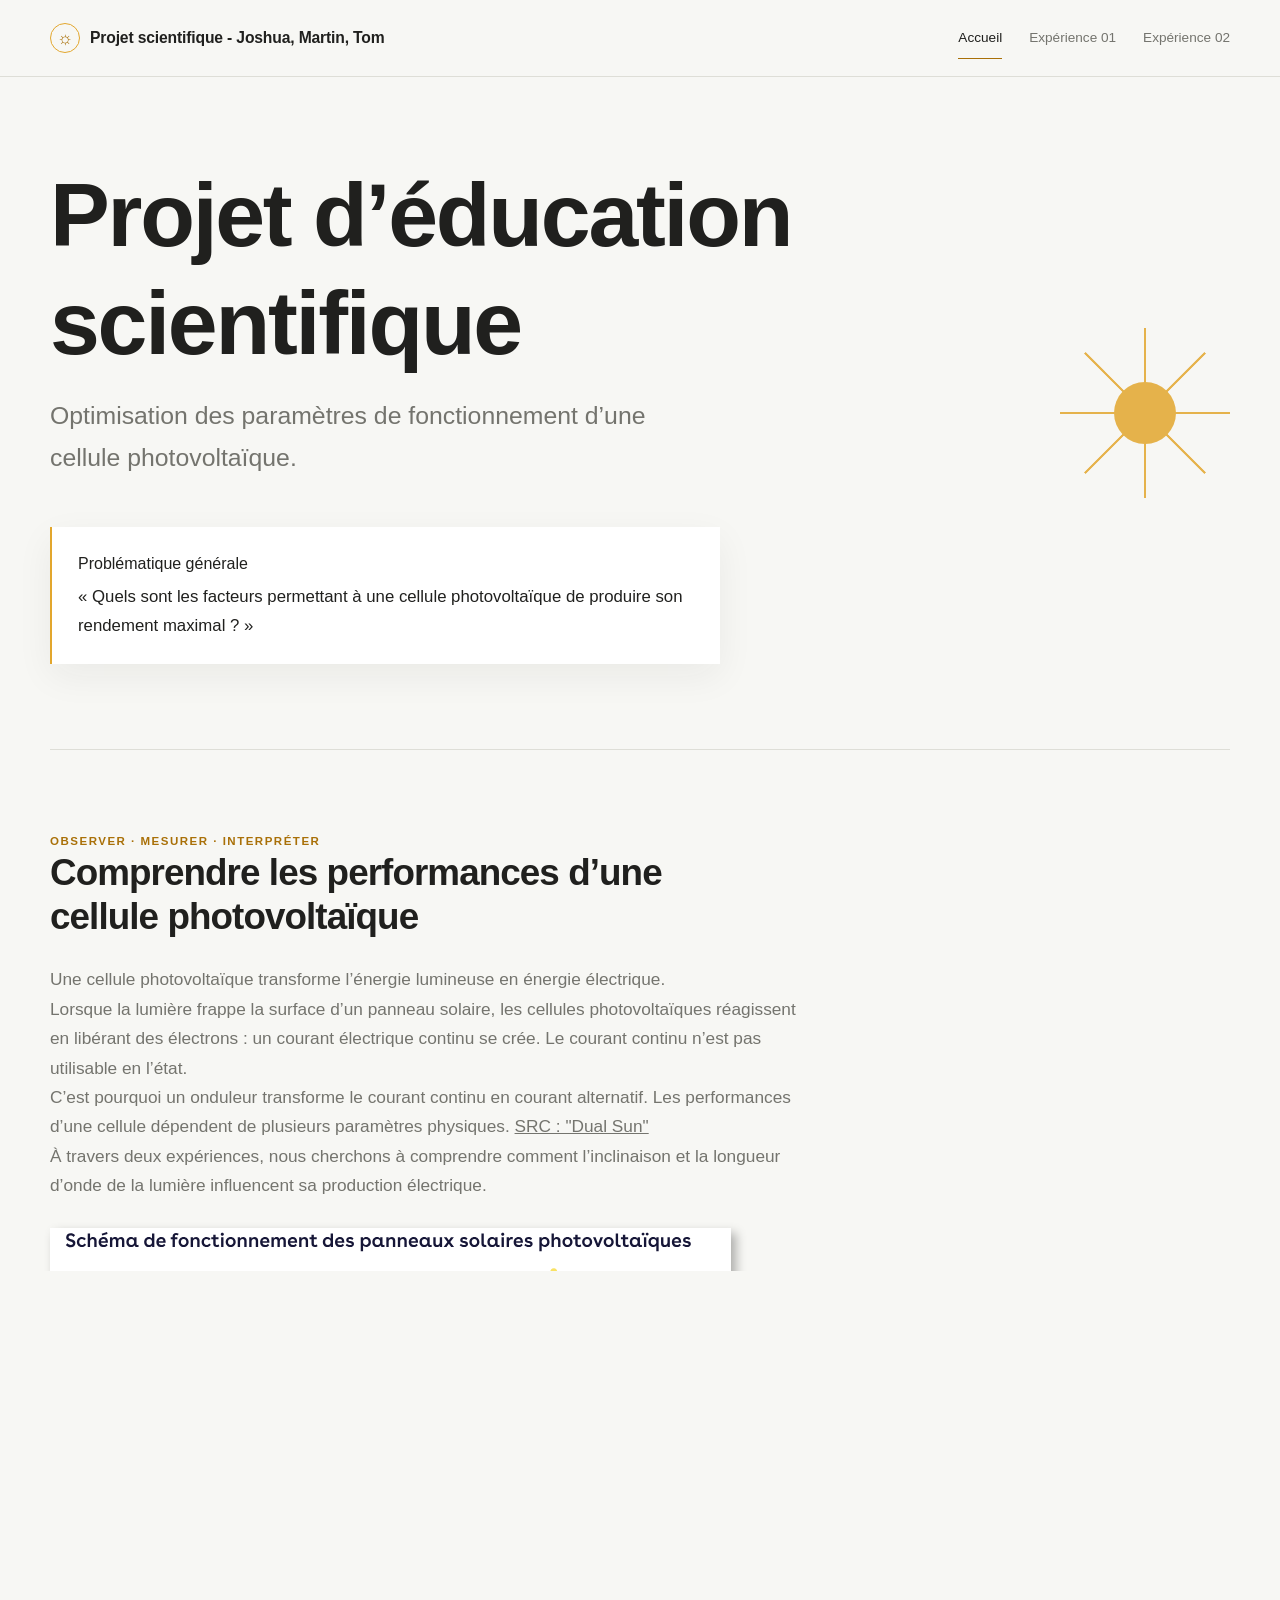
==== index.html @ ff4b0154 "Add files via upload" ====
<!DOCTYPE html>
<html lang="fr">
<head>
  <meta charset="UTF-8">
  <meta name="viewport" content="width=device-width, initial-scale=1.0">
  <meta name="description" content="Projet scientifique sur l'optimisation des performances d'une cellule photovoltaïque.">
  <title>Projet scientifique - Joshua, Martin, Tom</title>
  <link rel="stylesheet" href="style.css">
  <script src="script.js" defer></script>
</head>

<body>
  <header class="site-header">
    <div class="container nav-container">
      <a class="brand" href="index.html">
        <span class="brand-mark">☼</span>
        <span>Projet scientifique - Joshua, Martin, Tom</span>
      </a>

      <button class="menu-toggle" aria-label="Ouvrir le menu">☰</button>

      <nav class="main-nav" aria-label="Navigation principale">
        <a class="active" href="index.html">Accueil</a>
        <a href="experience1.html">Expérience 01</a>
        <a href="experience2.html">Expérience 02</a>
      </nav>
    </div>
  </header>

  <main>
    <section class="hero container">
      <div class="hero-content">
        <h1>Projet d’éducation scientifique</h1>
        <p class="hero-subtitle">
          Optimisation des paramètres de fonctionnement
          d’une cellule photovoltaïque.
        </p>

        <div class="question-box">
          <span class="question-label">Problématique générale</span>
          <p>
            « Quels sont les facteurs permettant à une cellule photovoltaïque
            de produire son rendement maximal ? »
          </p>
        </div>
      </div>

      <div class="solar-symbol" aria-hidden="true">
        <div class="sun-core"></div>
        <div class="ray ray-1"></div>
        <div class="ray ray-2"></div>
        <div class="ray ray-3"></div>
        <div class="ray ray-4"></div>
        <div class="ray ray-5"></div>
        <div class="ray ray-6"></div>
        <div class="ray ray-7"></div>
        <div class="ray ray-8"></div>
      </div>
    </section>

    <section class="intro-section container">
      <div class="section-heading">
        <p class="eyebrow">Observer · Mesurer · Interpréter</p>
        <h2>Comprendre les performances d’une cellule photovoltaïque</h2>
      </div>

      <p class="intro-text">
        Une cellule photovoltaïque transforme l’énergie lumineuse en énergie
        électrique.<br> Lorsque la lumière frappe la surface d’un panneau solaire,
        les cellules photovoltaïques réagissent en libérant des électrons : un courant électrique continu se crée.
        Le courant continu n’est pas utilisable en l’état.<br>
        C’est pourquoi un onduleur transforme le courant continu en courant alternatif.
        Les performances d’une cellule dépendent de plusieurs paramètres
        physiques. <a style="text-decoration: underline;" href="https://dualsun.com/guides/panneau-solaire/fonctionnement-panneau-solaire/">SRC : "Dual Sun"</a> <br>
        À travers deux expériences, nous cherchons à comprendre
        comment l’inclinaison et la longueur d’onde de la
        lumière influencent sa production électrique.<br>
      </p>
      <br>
      <img class="mon-element" src="Images/Schema_fonctionnement_Panneaux.png" alt="Schéma du fonctionnement d'un panneau solaire">
    </section>

    <section class="intro-section container">
      <div class="section-heading">
        <p class="eyebrow">Comment avons-nous réalisé ce site web :</p>
      </div>

      <div class="intro-text">
        <p>
          Nous avons tout d’abord créé une base à l’aide de l’IA Claude,
          notamment pour mettre en place la structure du projet ainsi que
          les éléments CSS et JavaScript.
        </p>

        <p>
          Nous avons ensuite créé et organisé les différents blocs de la page
          grâce aux classes (<code>class</code>) et aux différentes sections
          (<code>section</code>).
        </p>

        <p>
          Le contenu, les textes et les expériences présentés ont,
          quant à eux, été réalisés par nous-mêmes.
        </p>

        <p>
          Nous avons utilisé l’IA comme un <strong>outil d’aide et d’accompagnement</strong>,
          et non comme un moyen de réaliser entièrement le projet à notre place.
        </p>
      </div>
    </section>

    <section class="experiments-section container">
      <div class="section-heading">
        <p class="eyebrow">Les deux expériences</p>
      </div>

      <div class="experiment-grid">
        <article class="experiment-card">
          <div class="card-number">01</div>
          <div>
            <p class="card-tag">Géométrie</p>
            <h3>L’influence de l’inclinaison</h3>
            <p>
              Étudier l’influence de l’orientation de la cellule sur
              l’éclairement reçu et la tension produite.
            </p>
            <a class="text-link" href="experience1.html">
              Accéder à l’expérience <span>→</span>
            </a>
          </div>
        </article>

        <article class="experiment-card">
          <div class="card-number">02</div>
          <div>
            <p class="card-tag">Optique</p>
            <h3>L’influence de la couleur</h3>
            <p>
              Comparer la réponse électrique de la cellule selon la couleur et
              la longueur d’onde de la lumière reçue.
            </p>
            <a class="text-link" href="experience2.html">
              Accéder à l’expérience <span>→</span>
            </a>
          </div>
        </article>
      </div>

      <section class="content-section open-section">
        <h2>Sources :</h2>
        <p class="section-intro"></p>
        <p>
          <a href="https://www.actu-environnement.com/in/edf_enr/art01.php" style="text-decoration: underline;" target="_blank">EDF</a><br>
          <a href="https://www.guidemoe.fr/actu/239/pourquoi-les-panneaux-solaires-sont-ils-inclines-a-30-degres" style="text-decoration: underline;" target="_blank">Guidemoe.fr</a><br>
          <a href="https://terresolaire.com/" style="text-decoration: underline;" target="_blank">TerreSolaire</a><br>
          <a href="https://blog.voltaicsystems.com/solar-charger-tutorial-part-1/" style="text-decoration: underline;" target="_blank">Voltaic Systems</a><br>
          <a href="https://fr.libtestchamber.com/blog/what-is-the-spectral-response-of-a-solar-panel-and-its-impact-on-performance-2237026.html" style="text-decoration: underline;" target="_blank">LibTestChamber.com</a><br>
          <a href="https://en.wikipedia.org/wiki/Shockley%E2%80%93Queisser_limit" style="text-decoration: underline;" target="_blank">Limite de Shockley-Queisser (Wikipédia)</a><br>
          <a href="https://www.effy.fr/travaux-energetique/solaire/fonctionnement-panneaux-solaire" style="text-decoration: underline;" target="_blank">EFFY</a><br>
          <a href="https://www.tucoenergie.fr/guides/fonctionnement-panneau-photovoltaique" style="text-decoration: underline;" target="_blank">TucoEnergie</a><br>
          <a href="https://www.totalenergies.fr/particuliers/nos-services/autoconsommation-solaire/fonctionnement-panneaux-photovoltaiques" style="text-decoration: underline;" target="_blank">TotalEnergies</a>
        </p>
      </section>
    </section>
  </main>

  <footer class="site-footer">
    <div class="container footer-content">
      <p>Projet scientifique — Énergie solaire</p>
    </div>
  </footer>
</body>
</html>
---- style.css ----
:root {
  --background: #f7f7f4;
  --surface: #ffffff;
  --text: #20201e;
  --muted: #74746e;
  --line: #deded7;
  --accent: #e2a62d;
  --accent-dark: #a97008;
  --soft-accent: #fff5dc;
  --max-width: 1180px;
  --radius: 4px;
  --shadow: 0 12px 35px rgba(35, 35, 28, 0.06);
}

.texte-image {
  display: flex;
  align-items: flex-start;
  gap: 2rem;
}

.texte-image .texte {
  flex: 1;
  min-width: 0;
}

.texte-image .schema {
  flex: 0 0 40%;
  margin: 0;
}

.texte-image .schema img {
  width: 100%;
  height: auto;
  display: block;
}

@media (max-width: 700px) {
  .texte-image {
    flex-direction: column;
  }
  .texte-image .schema {
    flex: none;
    width: 100%;
  }
}

* {
  box-sizing: border-box;
  margin: 0;
  padding: 0;
}

html {
  scroll-behavior: smooth;
}

body {
  background: var(--background);
  color: var(--text);
  font-family: "Inter", "Segoe UI", Arial, sans-serif;
  font-size: 16px;
  line-height: 1.7;
  animation: pageEnter 0.45s ease both;
}

@keyframes pageEnter {
  from {
    opacity: 0;
    transform: translateY(8px);
  }

  to {
    opacity: 1;
    transform: translateY(0);
  }
}

h1,
h2,
h3 {
  font-weight: 600;
  line-height: 1.2;
  letter-spacing: -0.025em;
}

h1 {
  font-size: clamp(2.7rem, 7vw, 5.8rem);
}

h2 {
  font-size: clamp(1.55rem, 3vw, 2.3rem);
}

h3 {
  font-size: 1.25rem;
}

p {
  color: var(--muted);
}

a {
  color: inherit;
  text-decoration: none;
}

button,
textarea {
  font: inherit;
}

.container {
  width: min(100% - 42px, var(--max-width));
  margin-inline: auto;
}

/* Navigation */

.site-header {
  border-bottom: 1px solid var(--line);
  background: rgba(247, 247, 244, 0.94);
  position: sticky;
  top: 0;
  z-index: 10;
  backdrop-filter: blur(12px);
}

.nav-container {
  min-height: 76px;
  display: flex;
  align-items: center;
  justify-content: space-between;
  gap: 30px;
}

.brand {
  display: flex;
  align-items: center;
  gap: 10px;
  font-size: 0.98rem;
  font-weight: 600;
  letter-spacing: -0.01em;
}

.brand-mark {
  display: grid;
  place-items: center;
  width: 30px;
  height: 30px;
  color: var(--accent-dark);
  border: 1px solid var(--accent);
  border-radius: 50%;
  font-size: 1.1rem;
}

.main-nav {
  display: flex;
  align-items: center;
  gap: 27px;
}

.main-nav a {
  color: var(--muted);
  font-size: 0.85rem;
  position: relative;
  transition: color 0.2s ease;
}

.main-nav a::after {
  content: "";
  position: absolute;
  left: 0;
  bottom: -9px;
  width: 0;
  height: 1px;
  background: var(--accent-dark);
  transition: width 0.2s ease;
}

.main-nav a:hover,
.main-nav a.active {
  color: var(--text);
}

.main-nav a:hover::after,
.main-nav a.active::after {
  width: 100%;
}

.menu-toggle {
  display: none;
  border: 0;
  background: transparent;
  font-size: 1.35rem;
  cursor: pointer;
}

/* Accueil */

.hero {
  min-height: 570px;
  display: flex;
  align-items: center;
  justify-content: space-between;
  gap: 60px;
  padding-block: 85px;
}

.hero-content {
  max-width: 750px;
}

.eyebrow,
.section-label,
.card-tag {
  color: var(--accent-dark);
  font-size: 0.72rem;
  font-weight: 700;
  letter-spacing: 0.13em;
  text-transform: uppercase;
}

.hero-subtitle {
  max-width: 610px;
  margin-top: 18px;
  color: var(--muted);
  font-size: clamp(1.15rem, 2vw, 1.55rem);
}

.question-box {
  max-width: 670px;
  margin-top: 48px;
  padding: 23px 26px;
  border-left: 2px solid var(--accent);
  background: var(--surface);
  box-shadow: var(--shadow);
}

.question-box p {
  margin-top: 6px;
  color: var(--text);
  font-size: 1.05rem;
}

.solar-symbol {
  position: relative;
  width: 170px;
  height: 170px;
  flex: 0 0 auto;
  opacity: 0.85;
}

.sun-core {
  position: absolute;
  top: 50%;
  left: 50%;
  width: 62px;
  height: 62px;
  border-radius: 50%;
  background: var(--accent);
  transform: translate(-50%, -50%);
}

.ray {
  position: absolute;
  top: 50%;
  left: 50%;
  width: 2px;
  height: 170px;
  background: var(--accent);
  transform-origin: center;
}

.ray-1 { transform: translate(-50%, -50%) rotate(0); }
.ray-2 { transform: translate(-50%, -50%) rotate(45deg); }
.ray-3 { transform: translate(-50%, -50%) rotate(90deg); }
.ray-4 { transform: translate(-50%, -50%) rotate(135deg); }
.ray-5 { transform: translate(-50%, -50%) rotate(180deg); }
.ray-6 { transform: translate(-50%, -50%) rotate(225deg); }
.ray-7 { transform: translate(-50%, -50%) rotate(270deg); }
.ray-8 { transform: translate(-50%, -50%) rotate(315deg); }

.intro-section,
.experiments-section {
  padding-block: 82px;
  border-top: 1px solid var(--line);
}

.section-heading {
  max-width: 700px;
}

.intro-text {
  max-width: 750px;
  margin-top: 26px;
  font-size: 1.08rem;
}

.experiment-grid {
  display: grid;
  grid-template-columns: repeat(2, 1fr);
  gap: 18px;
  margin-top: 42px;
}

.experiment-card {
  min-height: 300px;
  display: flex;
  flex-direction: column;
  justify-content: space-between;
  padding: 27px;
  background: var(--surface);
  border: 1px solid var(--line);
  transition: transform 0.25s ease, box-shadow 0.25s ease;
}

.experiment-card:hover {
  transform: translateY(-5px);
  box-shadow: var(--shadow);
}

.card-number {
  color: var(--accent-dark);
  font-size: 2rem;
  font-weight: 600;
}

.card-tag {
  margin-top: 18px;
}

.experiment-card h3 {
  margin-top: 7px;
}

.experiment-card p:not(.card-tag) {
  margin-top: 13px;
  align-items: center;
  font-size: 0.94rem;
}

.text-link {
  display: inline-flex;
  align-items: center;
  gap: 8px;
  margin-top: 28px;
  color: var(--text);
  font-size: 0.87rem;
  font-weight: 600;
}

.mon-element {
  box-shadow: 5px 5px 10px rgba(0, 0, 0, 0.3);
}

.text-link span {
  color: var(--accent-dark);
  transition: transform 0.2s ease;
}

.text-link:hover span {
  transform: translateX(4px);
}

/* Pages expériences */

.experiment-header {
  padding-block: 82px 68px;
  border-bottom: 1px solid var(--line);
}

.experiment-header h1 {
  max-width: 850px;
  margin-top: 12px;
  font-size: clamp(2.5rem, 6vw, 5rem);
}

.lead {
  max-width: 650px;
  margin-top: 20px;
  font-size: 1.18rem;
}

.experiment-layout {
  display: grid;
  grid-template-columns: minmax(0, 1fr) 260px;
  gap: 75px;
  padding-block: 70px;
}

.content-column {
  min-width: 0;
}

.content-section {
  padding-block: 38px;
  border-bottom: 1px solid var(--line);
}

.content-section:first-child {
  padding-top: 0;
}

.content-section h2 {
  margin-bottom: 18px;
}

.content-section p {
  max-width: 760px;
}

.problem-box {
  padding: 24px;
  border: 1px solid #ead49e;
  border-left: 3px solid var(--accent);
  background: var(--soft-accent);
}

.problem-box p:last-child {
  color: var(--text);
  font-size: 1.05rem;
}

.material-list {
  display: grid;
  grid-template-columns: repeat(2, minmax(0, 1fr));
  gap: 8px 36px;
  max-width: 700px;
  list-style: none;
}

.material-list li {
  position: relative;
  padding-left: 19px;
  color: var(--muted);
}

.material-list li::before {
  content: "";
  position: absolute;
  top: 0.8em;
  left: 0;
  width: 6px;
  height: 6px;
  border-radius: 50%;
  background: var(--accent);
}

.step-block + .step-block {
  margin-top: 34px;
}

.step-block h3 {
  display: flex;
  align-items: center;
  gap: 13px;
  margin-bottom: 15px;
}

.step-block h3 span {
  display: grid;
  place-items: center;
  width: 28px;
  height: 28px;
  color: var(--accent-dark);
  border: 1px solid var(--accent);
  border-radius: 50%;
  font-size: 0.75rem;
}

.step-block ol {
  padding-left: 42px;
}

.step-block li {
  margin-block: 8px;
  padding-left: 7px;
  color: var(--muted);
}

.note {
  margin-top: 30px;
  padding: 18px 20px;
  border-left: 2px solid var(--line);
  color: var(--muted);
  font-size: 0.91rem;
}

.section-title-row {
  display: flex;
  justify-content: space-between;
  align-items: end;
  gap: 20px;
  margin-bottom: 23px;
}

.section-title-row h2 {
  margin-top: 5px;
  margin-bottom: 0;
}

.button {
  display: inline-flex;
  align-items: center;
  justify-content: center;
  border: 1px solid transparent;
  border-radius: var(--radius);
  cursor: pointer;
  font-size: 0.84rem;
  font-weight: 600;
  padding: 12px 19px;
  transition: 0.2s ease;
}

.button-small {
  padding: 9px 13px;
  color: var(--accent-dark);
  background: var(--soft-accent);
  border-color: #ead49e;
}

.button-small:hover {
  background: #ffedbd;
}

.button-primary {
  color: #fff;
  background: var(--text);
}

.button-primary:hover {
  background: var(--accent-dark);
}

.button-outline {
  color: var(--text);
  border-color: var(--line);
  background: transparent;
}

.button-outline:hover {
  border-color: var(--text);
}

.table-wrapper {
  overflow-x: auto;
  border: 1px solid var(--line);
  background: var(--surface);
}

table {
  width: 100%;
  min-width: 650px;
  border-collapse: collapse;
  font-size: 0.88rem;
}

th,
td {
  padding: 13px 14px;
  text-align: left;
  border-bottom: 1px solid var(--line);
  vertical-align: top;
}

th {
  color: var(--text);
  background: #f1f1ec;
  font-size: 0.74rem;
  font-weight: 700;
  letter-spacing: 0.02em;
}

td {
  min-width: 120px;
  color: var(--muted);
}

td[contenteditable="true"]:focus {
  outline: 2px solid #edd18b;
  outline-offset: -2px;
  background: #fffaf0;
}

tr:last-child td {
  border-bottom: 0;
}

.delete-row {
  width: 25px;
  height: 25px;
  border: 0;
  color: var(--muted);
  background: transparent;
  cursor: pointer;
  font-size: 1.2rem;
}

.delete-row:hover {
  color: #ad493c;
}

.table-note {
  margin-top: 13px;
  font-size: 0.85rem;
}

.expected-result {
  border-bottom: 0;
}

.expected-result h2 {
  margin-top: 4px;
}

.open-section {
  border-bottom: 0;
}

.section-intro {
  margin-bottom: 18px;
  font-size: 0.9rem;
}

.question-list {
  margin: 0 0 24px 20px;
  color: var(--muted);
}

textarea {
  display: block;
  width: 100%;
  min-height: 150px;
  resize: vertical;
  padding: 16px;
  color: var(--text);
  border: 1px solid var(--line);
  border-radius: var(--radius);
  outline: none;
  background: var(--surface);
  transition: border-color 0.2s ease;
}

textarea:focus {
  border-color: var(--accent);
}

.side-column {
  display: flex;
  flex-direction: column;
  gap: 16px;
}

.side-card,
.graph-placeholder {
  padding: 21px;
  border: 1px solid var(--line);
  background: var(--surface);
}

.side-number {
  color: var(--accent-dark);
  font-size: 1.7rem;
  font-weight: 600;
}

.side-card p {
  margin-top: 12px;
  font-size: 0.78rem;
  text-transform: uppercase;
  letter-spacing: 0.08em;
}

.side-card strong {
  display: block;
  margin-top: 5px;
  font-size: 1.05rem;
  font-weight: 600;
}

.graph-placeholder {
  min-height: 170px;
  display: flex;
  flex-direction: column;
  align-items: center;
  justify-content: center;
  border-style: dashed;
  text-align: center;
}

.graph-placeholder span {
  color: var(--muted);
  font-size: 0.85rem;
}

.graph-placeholder small {
  margin-top: 5px;
  color: var(--accent-dark);
  font-size: 0.75rem;
}

.formula-card {
  padding: 30px;
  border: 1px solid #ead49e;
  background: var(--soft-accent);
}

.formula {
  margin: 14px 0;
  color: var(--text);
  font-family: Georgia, serif;
  font-size: 2rem;
  font-style: italic;
}

.page-navigation {
  display: flex;
  justify-content: space-between;
  gap: 20px;
  padding-block: 34px 70px;
}

/* Footer */

.site-footer {
  border-top: 1px solid var(--line);
  background: #f1f1ec;
}

.footer-content {
  display: flex;
  justify-content: space-between;
  gap: 20px;
  padding-block: 27px;
}

.footer-content p {
  font-size: 0.78rem;
}

/* Responsive */

@media (max-width: 820px) {
  .menu-toggle {
    display: block;
  }

  .main-nav {
    position: absolute;
    top: 76px;
    left: 0;
    right: 0;
    display: none;
    flex-direction: column;
    align-items: stretch;
    gap: 0;
    padding: 10px 21px 20px;
    border-bottom: 1px solid var(--line);
    background: var(--background);
  }

  .main-nav.open {
    display: flex;
  }

  .main-nav a {
    padding: 11px 0;
  }

  .main-nav a::after {
    display: none;
  }

  .hero {
    min-height: auto;
    align-items: flex-start;
    padding-block: 70px;
  }

  .solar-symbol {
    display: none;
  }

  .experiment-grid {
    grid-template-columns: 1fr;
  }

  .experiment-layout {
    grid-template-columns: 1fr;
    gap: 0;
  }

  .side-column {
    display: grid;
    grid-template-columns: repeat(2, 1fr);
    padding-top: 45px;
  }

  .graph-placeholder {
    grid-column: span 2;
  }
}

@media (max-width: 560px) {
  .container {
    width: min(100% - 30px, var(--max-width));
  }

  .hero {
    padding-block: 55px;
  }

  .intro-section,
  .experiments-section {
    padding-block: 55px;
  }

  .experiment-header {
    padding-block: 55px 45px;
  }

  .experiment-layout {
    padding-block: 45px;
  }

  .material-list {
    grid-template-columns: 1fr;
  }

  .section-title-row {
    align-items: start;
    flex-direction: column;
  }

  .side-column {
    grid-template-columns: 1fr;
  }

  .graph-placeholder {
    grid-column: auto;
  }

  .page-navigation,
  .footer-content {
    align-items: stretch;
    flex-direction: column;
  }

  .page-navigation .button {
    width: 100%;
  }

  .footer-content {
    gap: 5px;
  }
}
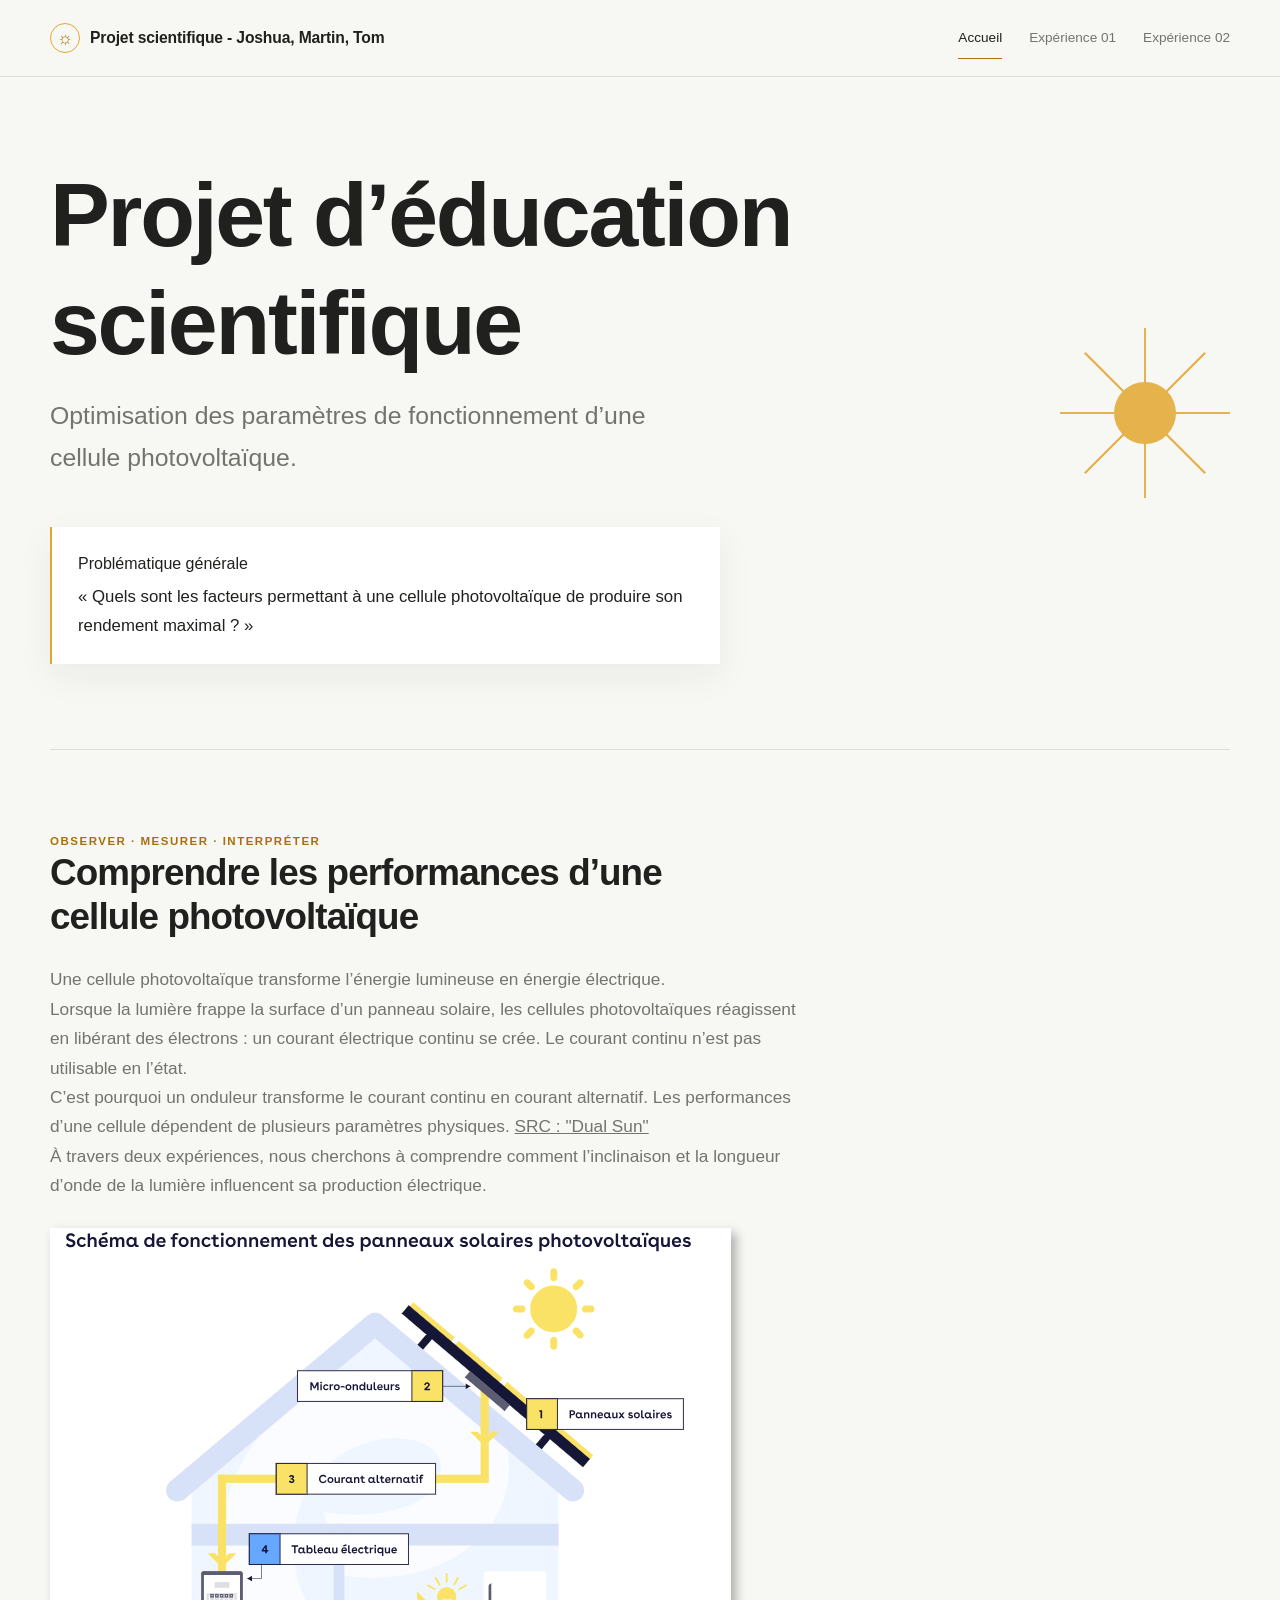
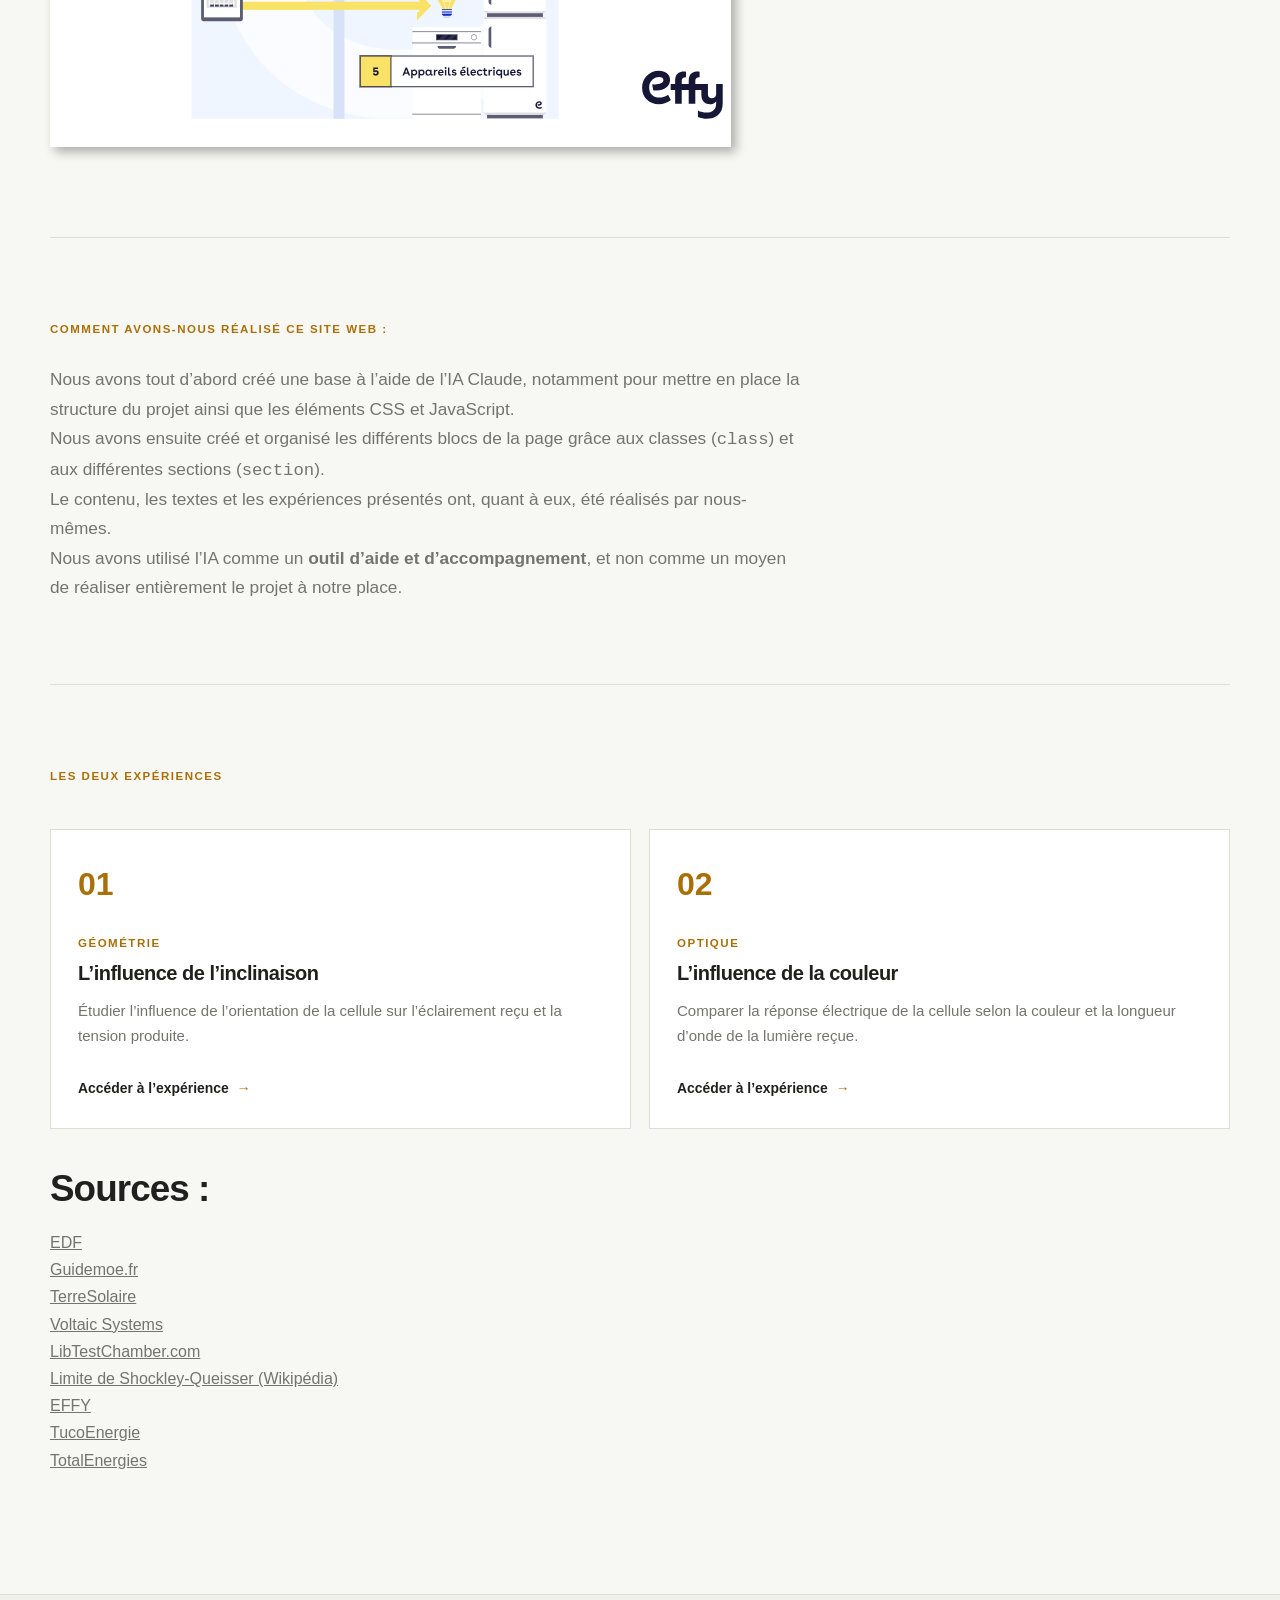
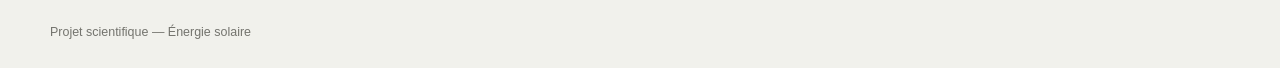
==== commit 0a3e64f3: "Add files via upload" ====
--- a/index.html
+++ b/index.html
@@ -7,6 +7,7 @@
   <title>Projet scientifique - Joshua, Martin, Tom</title>
   <link rel="stylesheet" href="style.css">
   <script src="script.js" defer></script>
+  <link rel="icon" href="Images/favicon.jpg" type="image/jpeg">
 </head>
 
 <body>
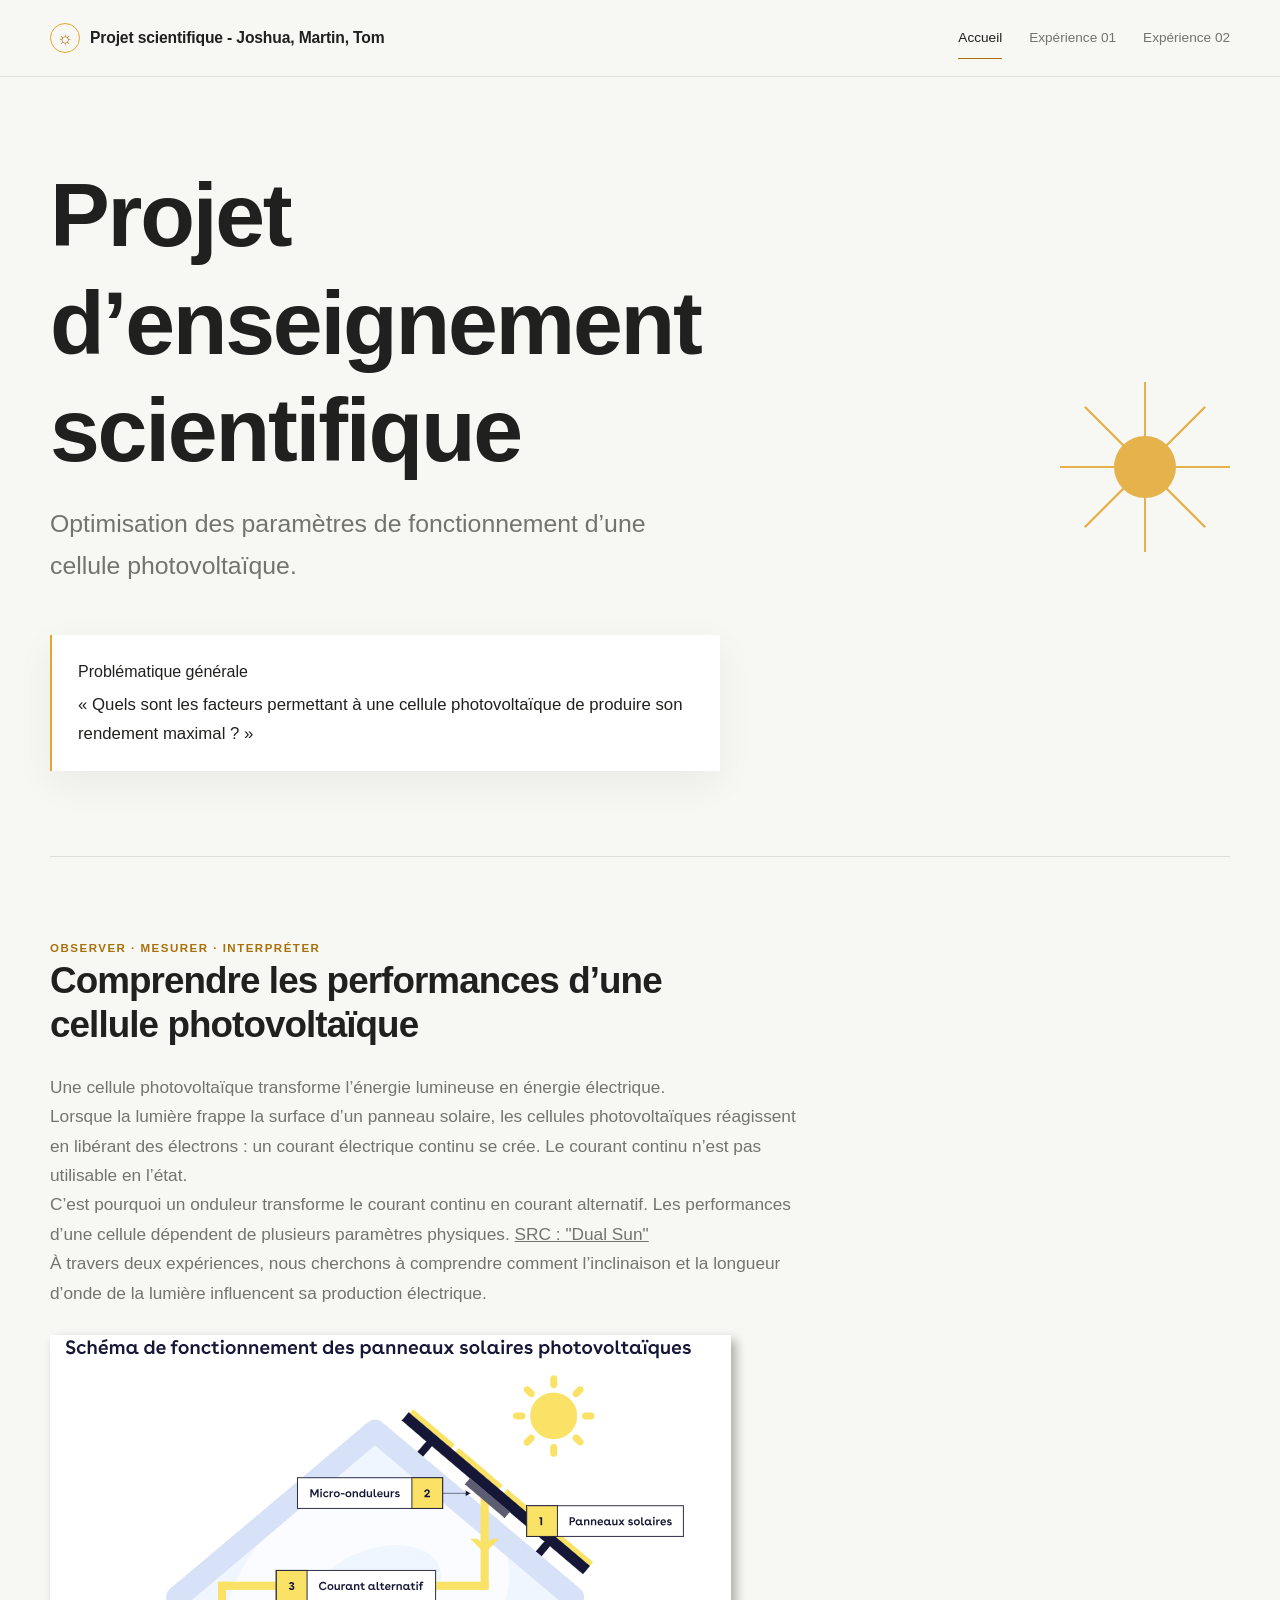
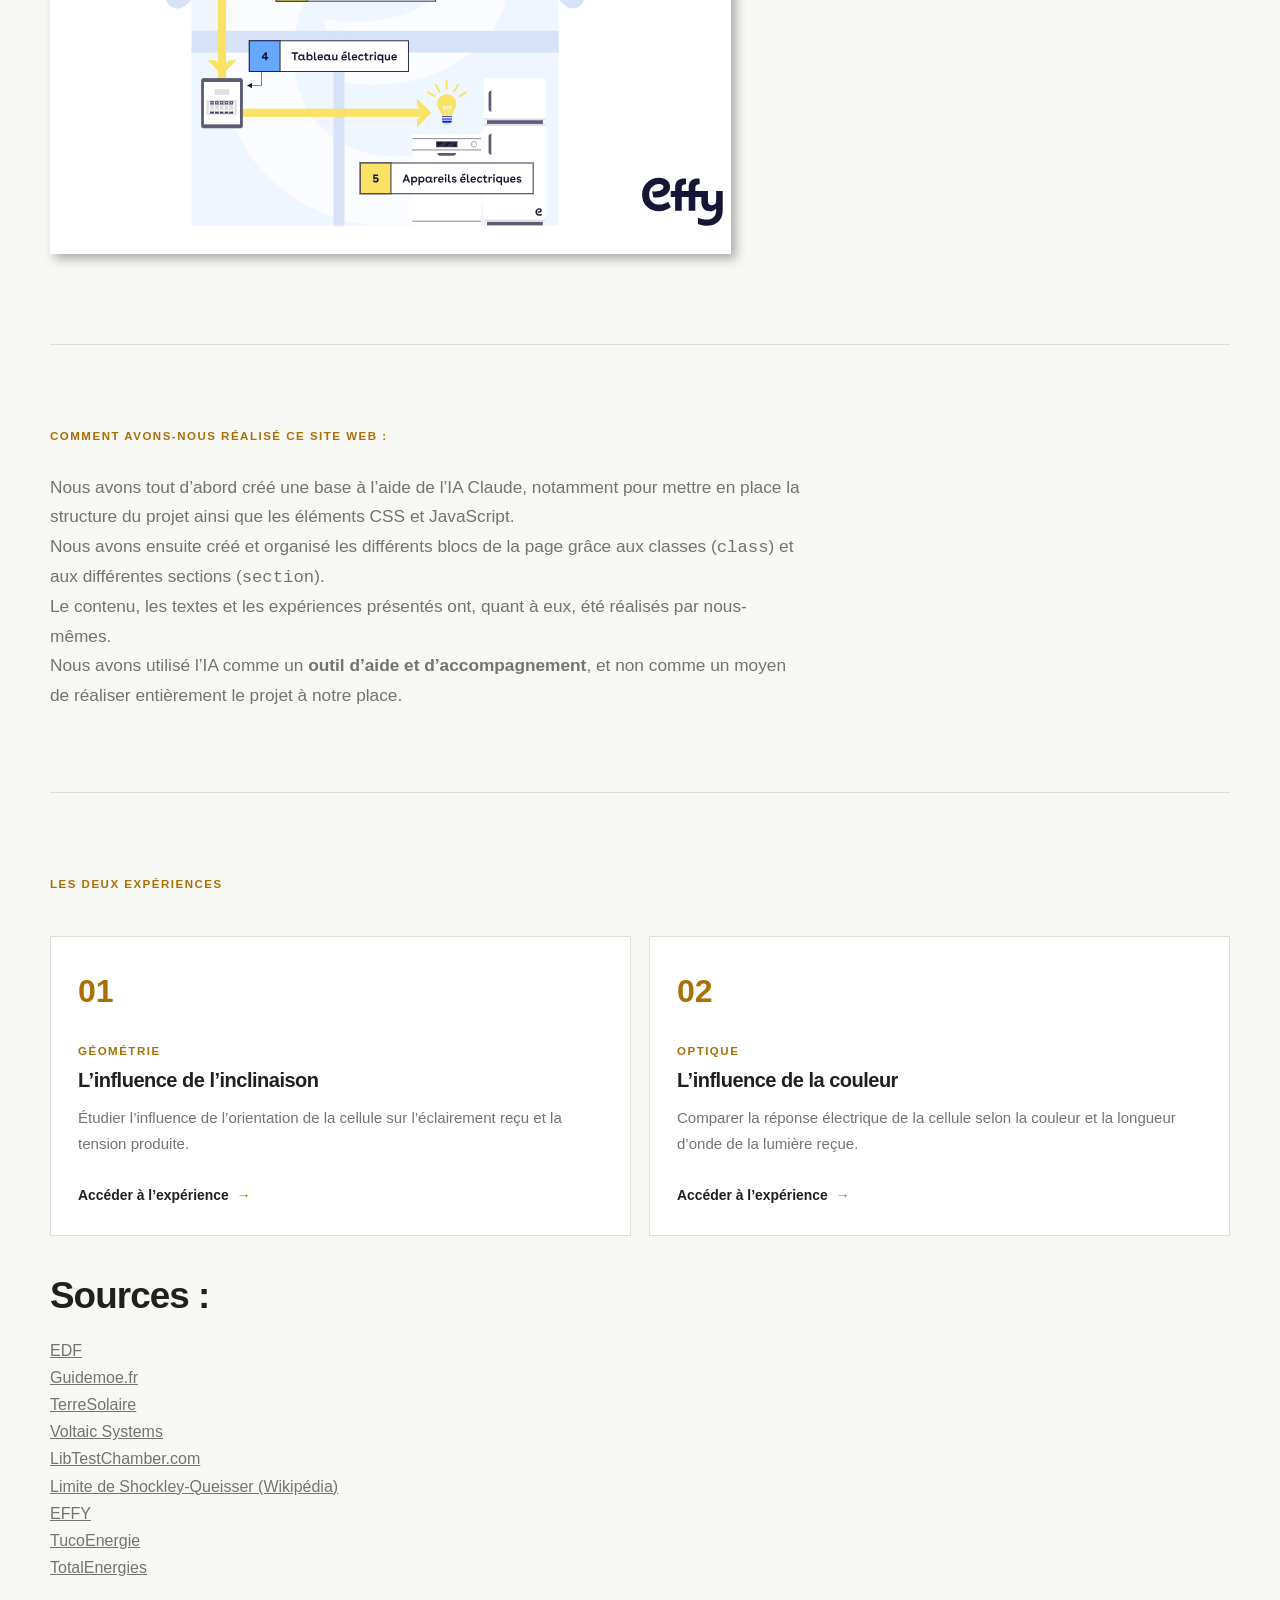
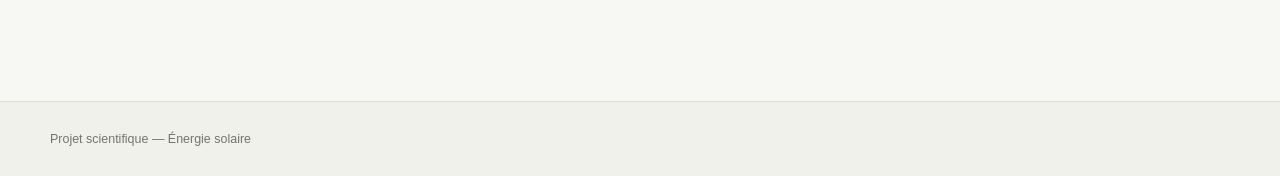
==== commit bc9cd6d1: "Add files via upload" ====
--- a/index.html
+++ b/index.html
@@ -7,7 +7,7 @@
   <title>Projet scientifique - Joshua, Martin, Tom</title>
   <link rel="stylesheet" href="style.css">
   <script src="script.js" defer></script>
-  <link rel="icon" href="Images/favicon.jpg" type="image/jpeg">
+  <link rel="icon" href="Images/favicon.png" type="image/png">
 </head>
 
 <body>
@@ -31,7 +31,7 @@
   <main>
     <section class="hero container">
       <div class="hero-content">
-        <h1>Projet d’éducation scientifique</h1>
+        <h1>Projet d’enseignement scientifique</h1>
         <p class="hero-subtitle">
           Optimisation des paramètres de fonctionnement
           d’une cellule photovoltaïque.
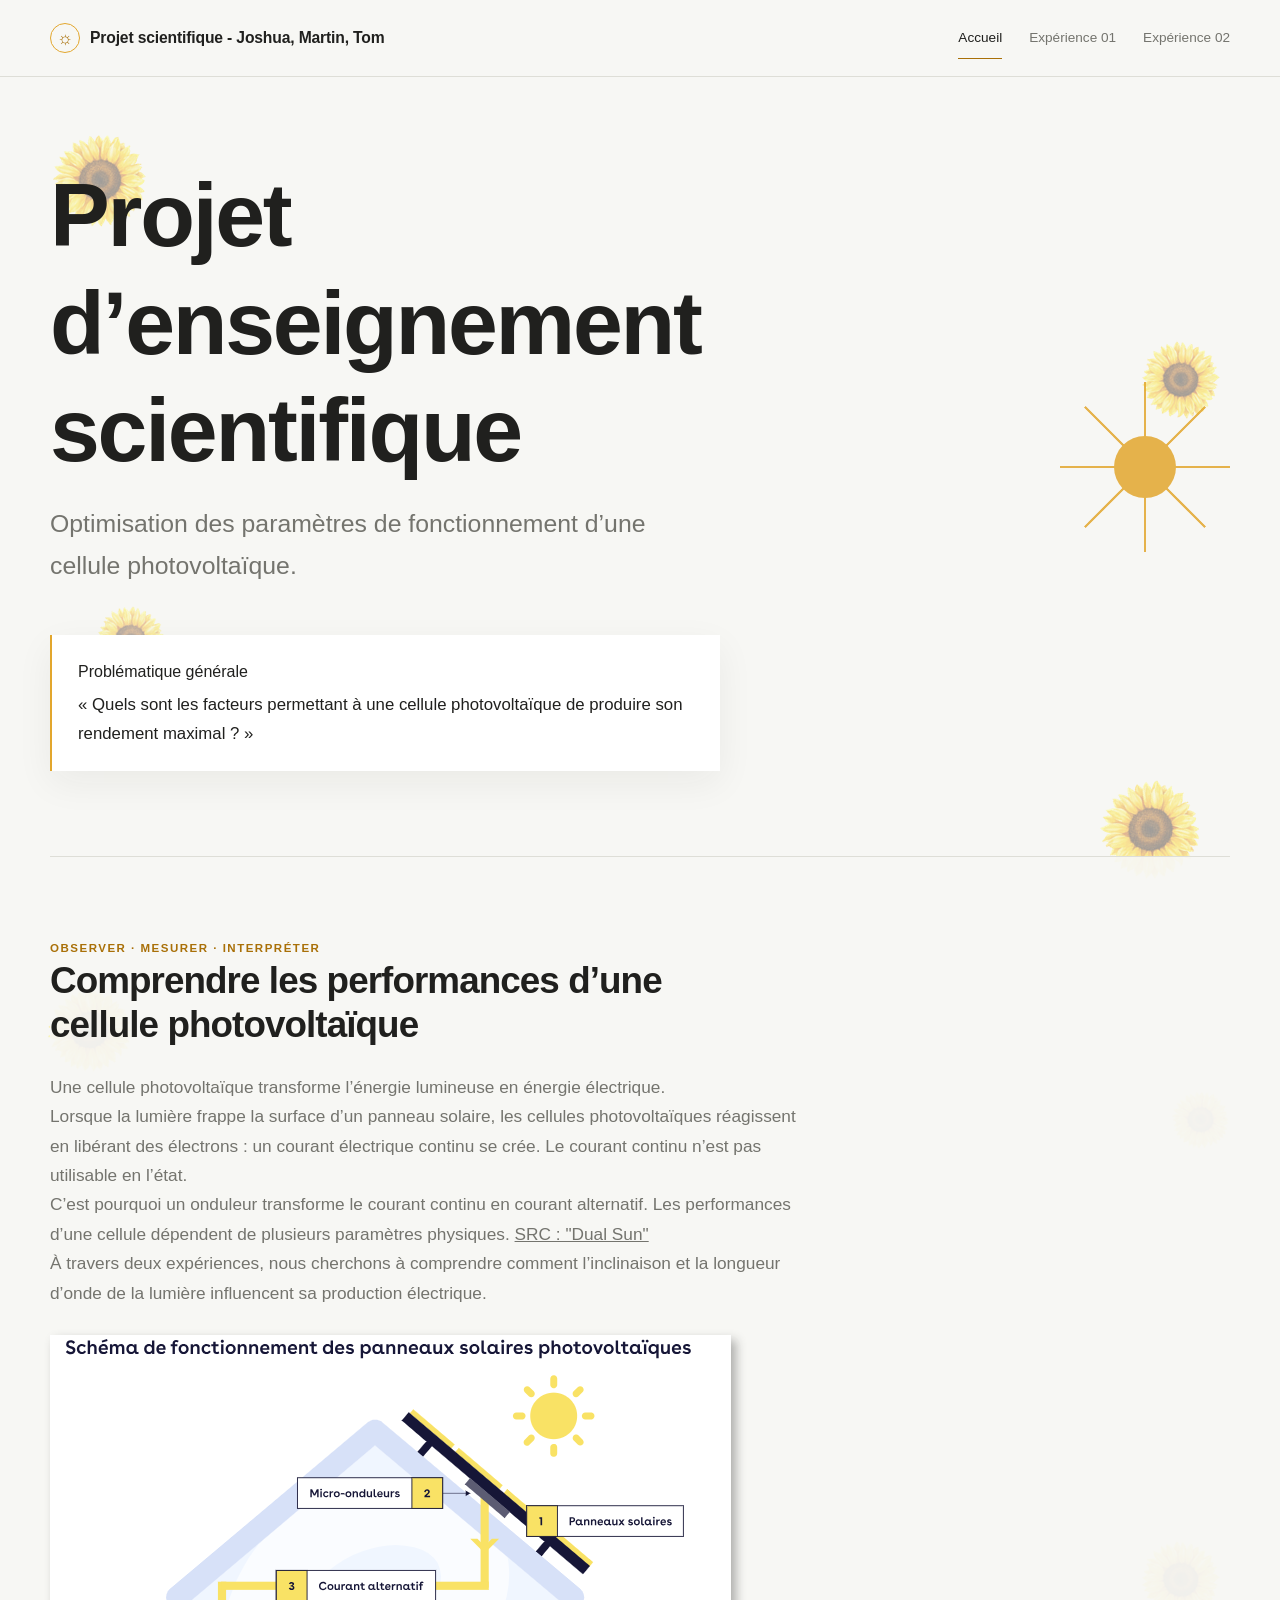
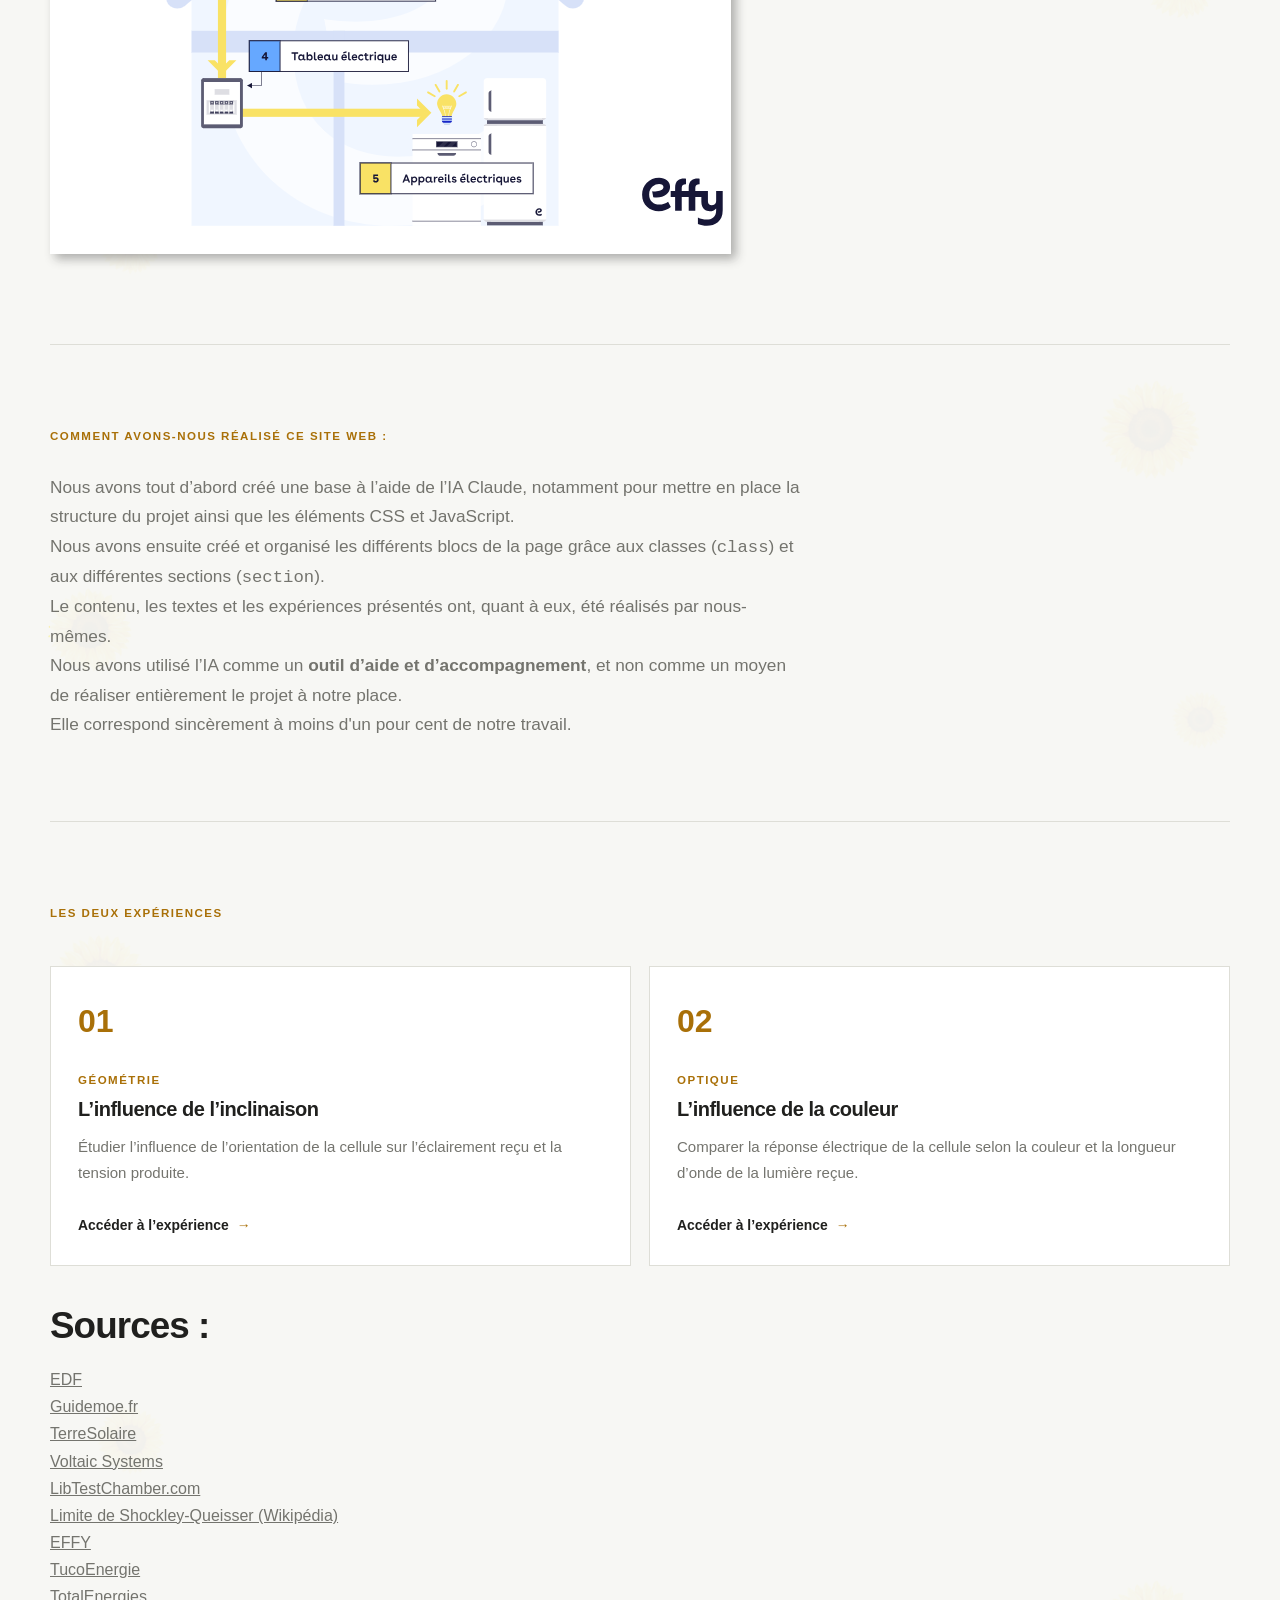
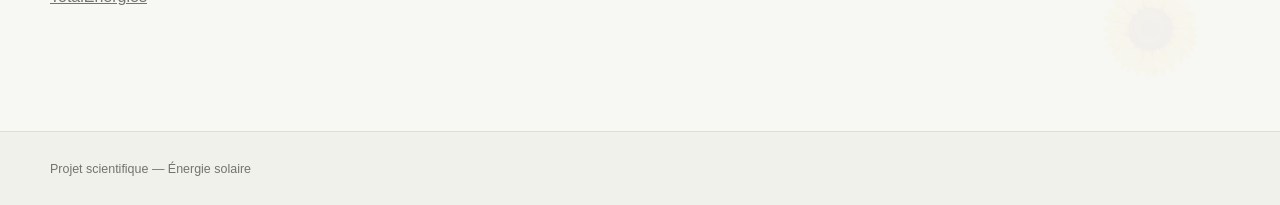
==== commit 487451ac: "Add files via upload" ====
--- a/index.html
+++ b/index.html
@@ -4,7 +4,7 @@
   <meta charset="UTF-8">
   <meta name="viewport" content="width=device-width, initial-scale=1.0">
   <meta name="description" content="Projet scientifique sur l'optimisation des performances d'une cellule photovoltaïque.">
-  <title>Projet scientifique - Joshua, Martin, Tom</title>
+  <title>Projet scientifique - Joshua, Martin, Tom P09</title>
   <link rel="stylesheet" href="style.css">
   <script src="script.js" defer></script>
   <link rel="icon" href="Images/favicon.png" type="image/png">
@@ -106,7 +106,8 @@
 
         <p>
           Nous avons utilisé l’IA comme un <strong>outil d’aide et d’accompagnement</strong>,
-          et non comme un moyen de réaliser entièrement le projet à notre place.
+          et non comme un moyen de réaliser entièrement le projet à notre place.<br>
+          Elle correspond sincèrement à moins d'un pour cent de notre travail.
         </p>
       </div>
     </section>
--- a/style.css
+++ b/style.css
@@ -55,12 +55,23 @@
 }
 
 body {
-  background: var(--background);
+  
+  background-color: var(--background);
+  background-image: url("Images/stickers_gauche.png"), url("Images/stickers_droite.png");
+  background-position: left top, right top;
+  background-repeat: repeat-y, repeat-y;
   color: var(--text);
   font-family: "Inter", "Segoe UI", Arial, sans-serif;
   font-size: 16px;
   line-height: 1.7;
   animation: pageEnter 0.45s ease both;
+}
+
+.content-column,
+.intro-section,
+.experiments-section,
+.experiment-header {
+  background: rgba(247, 247, 244, 0.92);
 }
 
 @keyframes pageEnter {
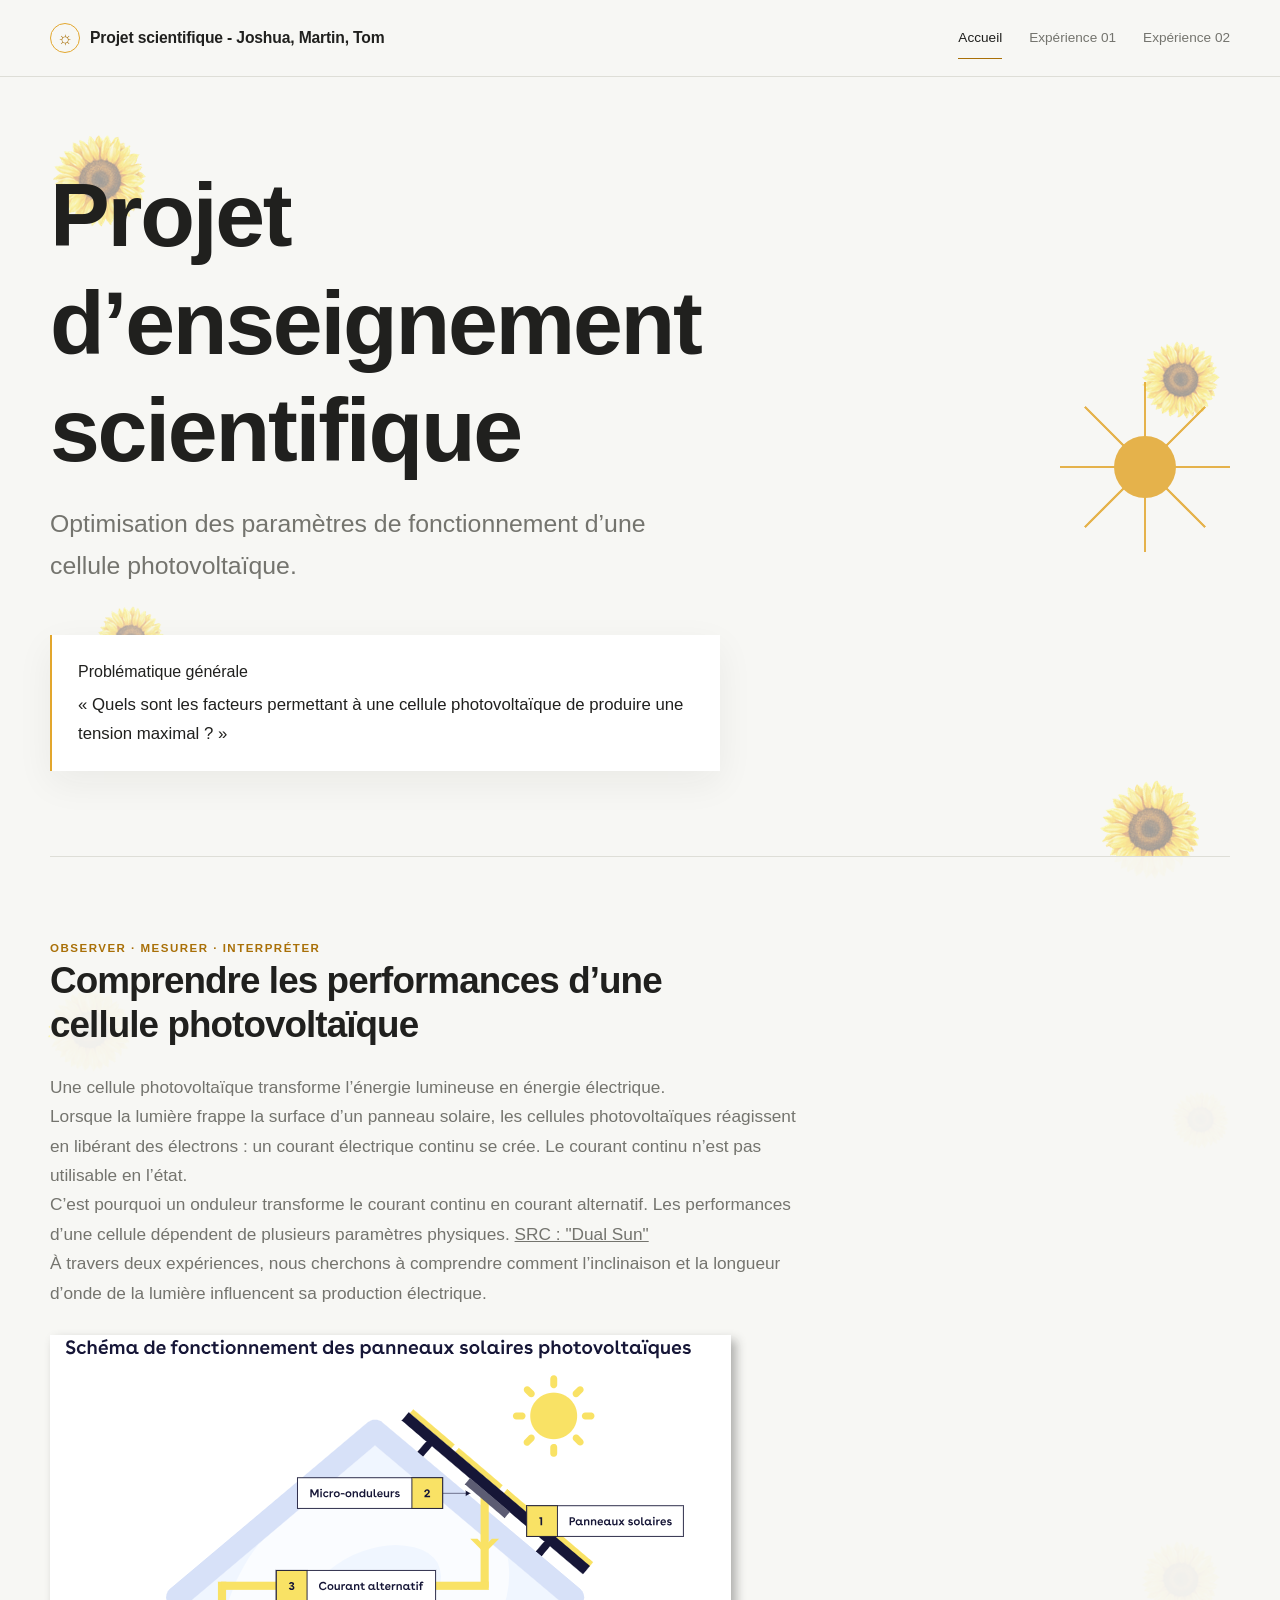
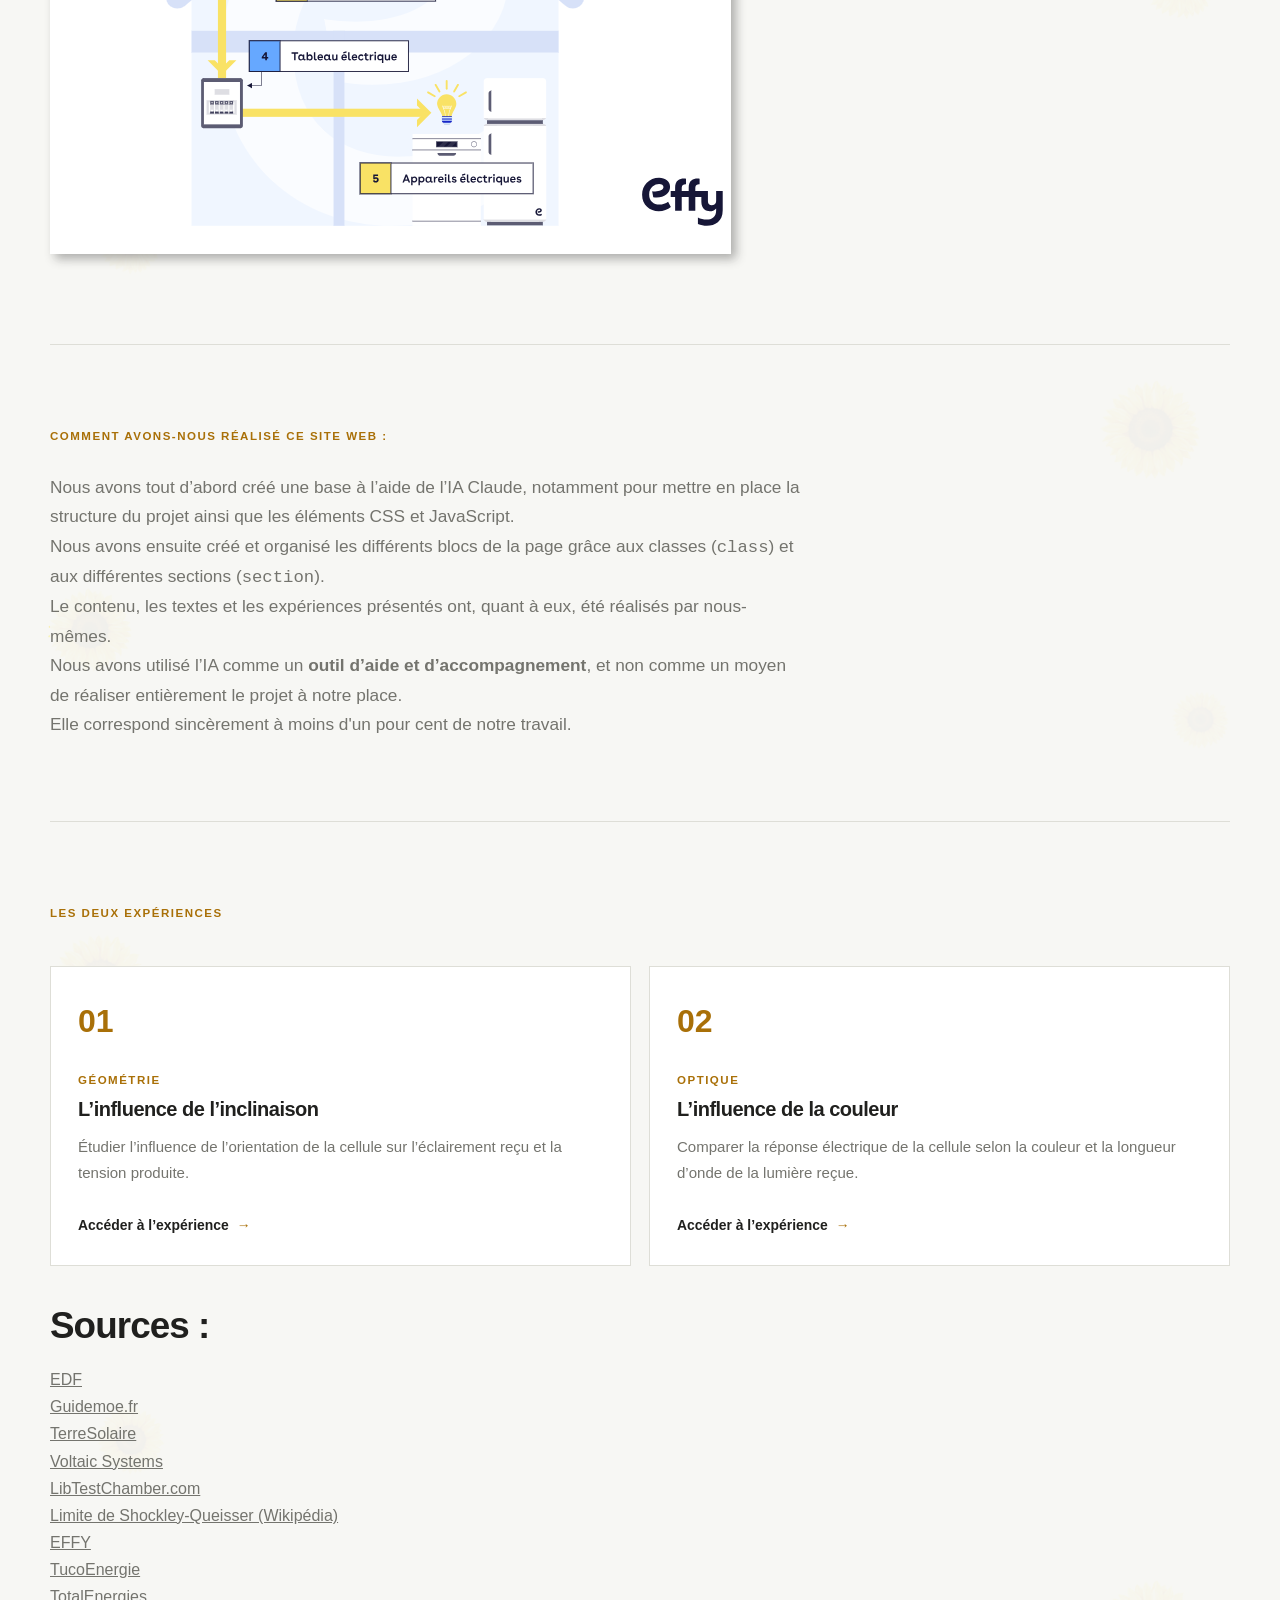
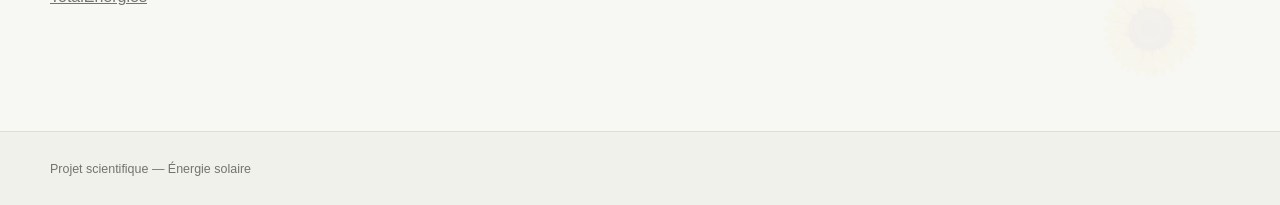
==== commit de7ceffd: "Add files via upload" ====
--- a/index.html
+++ b/index.html
@@ -41,7 +41,7 @@
           <span class="question-label">Problématique générale</span>
           <p>
             « Quels sont les facteurs permettant à une cellule photovoltaïque
-            de produire son rendement maximal ? »
+            de produire une tension maximal ? »
           </p>
         </div>
       </div>
